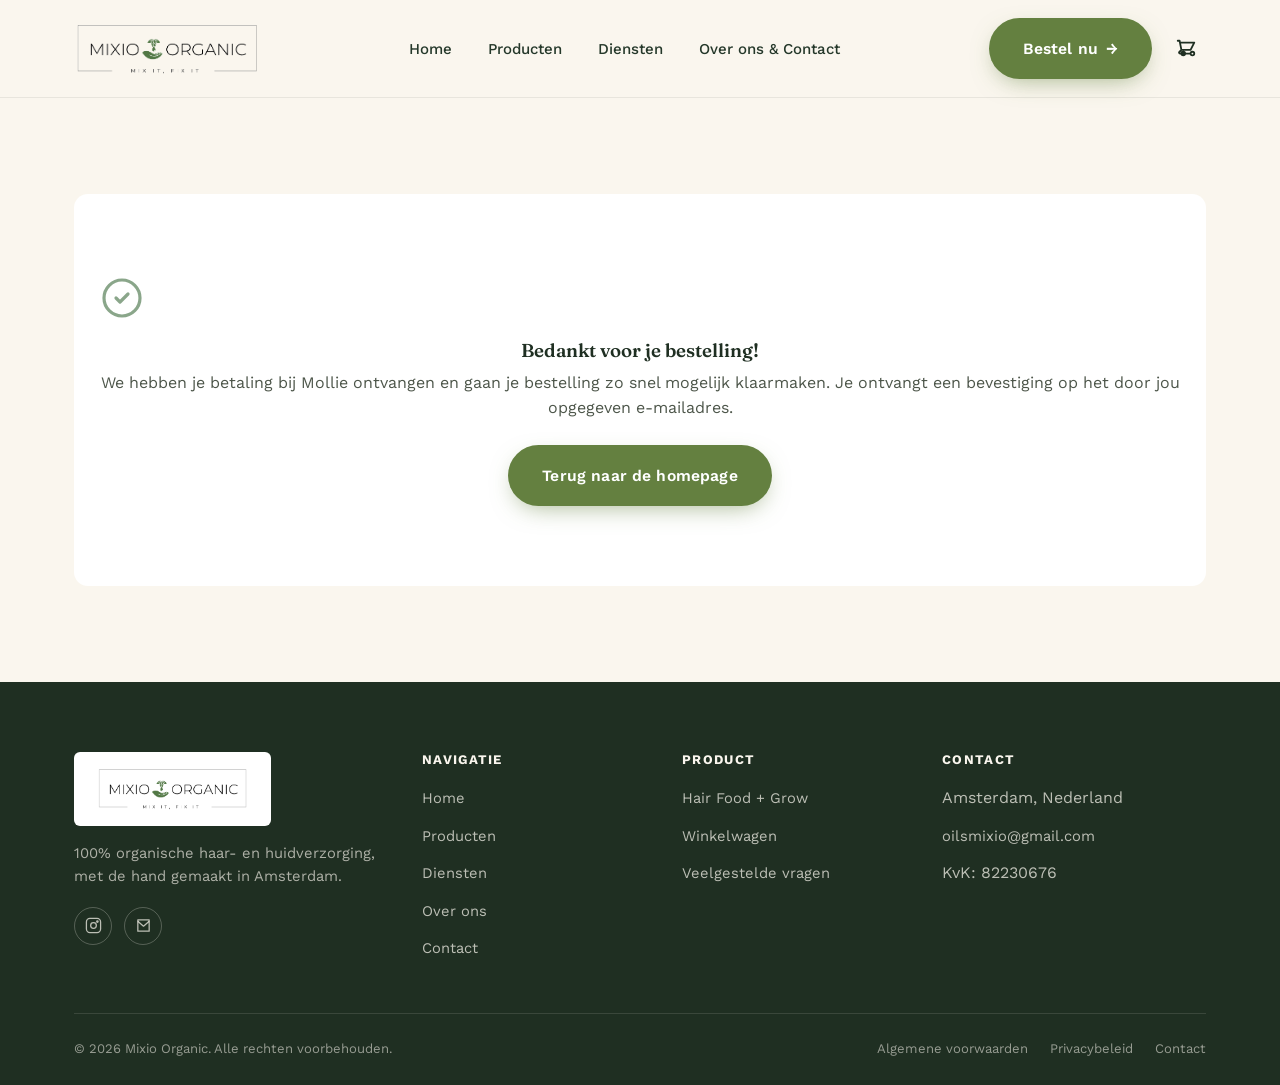
==== bedankt.html @ 91fc1a06 "Initial commit: Mixio Organic website Flask app serving the static site plus a Mollie checkout endpo" ====
<!DOCTYPE html>
<html lang="nl">
<head>
<meta charset="UTF-8">
<meta name="viewport" content="width=device-width, initial-scale=1.0">
<title>Bedankt voor je bestelling | Mixio Organic</title>
<meta name="description" content="Bedankt voor je bestelling bij Mixio Organic.">
<link rel="icon" type="image/png" sizes="32x32" href="assets/img/favicon-32.png">
<link rel="apple-touch-icon" sizes="180x180" href="assets/img/favicon-180.png">
<link rel="stylesheet" href="css/style.css">
</head>
<body>

<!-- ===================== HEADER ===================== -->
<header class="site-header">
  <nav class="nav container">
    <a href="index.html" class="logo"><img src="assets/img/logo-horizontal.png" alt="Mixio Organic" class="logo-img"></a>
    <ul class="nav-links" id="navLinks">
      <li><a href="index.html">Home</a></li>
      <li><a href="producten.html">Producten</a></li>
      <li><a href="diensten.html">Diensten</a></li>
      <li><a href="contact.html">Over ons &amp; Contact</a></li>
    </ul>
    <div class="nav-cta">
      <a href="producten.html#bestellen" class="btn btn-primary">
        <span class="btn-text-long">Bestel nu</span><span>→</span>
      </a>
      <a href="cart.html" class="cart-link" aria-label="Winkelwagen">
        <svg viewBox="0 0 24 24" fill="none" stroke="currentColor" stroke-width="2"><path stroke-linecap="round" stroke-linejoin="round" d="M3 3h2l.4 2M7 13h10l4-8H5.4M7 13L5.4 5M7 13l-2.293 2.293c-.63.63-.184 1.707.707 1.707H17m-10 0a2 2 0 104 0 2 2 0 00-4 0zm10 0a2 2 0 104 0 2 2 0 00-4 0z"/></svg>
        <span class="cart-badge" id="cartBadge" hidden>0</span>
      </a>
      <button class="nav-toggle" id="navToggle" aria-label="Menu" aria-expanded="false">
        <span></span><span></span><span></span>
      </button>
    </div>
  </nav>
</header>

<main>
  <section class="section">
    <div class="container">
      <div class="cart-empty">
        <svg viewBox="0 0 24 24" fill="none" stroke="currentColor" stroke-width="1.6"><path stroke-linecap="round" stroke-linejoin="round" d="M9 12l2 2 4-4m6 2a9 9 0 11-18 0 9 9 0 0118 0z"/></svg>
        <h3>Bedankt voor je bestelling!</h3>
        <p>We hebben je betaling bij Mollie ontvangen en gaan je bestelling zo snel mogelijk klaarmaken. Je ontvangt een bevestiging op het door jou opgegeven e-mailadres.</p>
        <a href="index.html" class="btn btn-primary">Terug naar de homepage</a>
      </div>
    </div>
  </section>
</main>

<!-- ===================== FOOTER ===================== -->
<footer class="site-footer">
  <div class="container">
    <div class="footer-grid">
      <div>
        <a href="index.html" class="logo"><img src="assets/img/logo-horizontal.png" alt="Mixio Organic" class="logo-img"></a>
        <p style="margin-top:16px;">100% organische haar- en huidverzorging, met de hand gemaakt in Amsterdam.</p>
        <div class="social-row">
          <a href="https://www.instagram.com/mixioorganic?igsi=bHpkOWozNjJlZ3Fl&utm_source=qr" target="_blank" rel="noopener" aria-label="Instagram">
            <svg viewBox="0 0 24 24" fill="none" stroke="currentColor" stroke-width="1.8"><rect x="2" y="2" width="20" height="20" rx="5"/><circle cx="12" cy="12" r="4"/><circle cx="17.5" cy="6.5" r="1"/></svg>
          </a>
          <a href="mailto:oilsmixio@gmail.com" aria-label="E-mail">
            <svg viewBox="0 0 24 24" fill="none" stroke="currentColor" stroke-width="1.8"><path d="M4 4h16v16H4z" stroke-linejoin="round"/><path d="M4 6l8 7 8-7" stroke-linejoin="round"/></svg>
          </a>
        </div>
      </div>
      <div>
        <h4>Navigatie</h4>
        <ul>
          <li><a href="index.html">Home</a></li>
          <li><a href="producten.html">Producten</a></li>
          <li><a href="diensten.html">Diensten</a></li>
          <li><a href="contact.html">Over ons</a></li>
          <li><a href="contact.html">Contact</a></li>
        </ul>
      </div>
      <div>
        <h4>Product</h4>
        <ul>
          <li><a href="producten.html">Hair Food + Grow</a></li>
          <li><a href="cart.html">Winkelwagen</a></li>
          <li><a href="producten.html#veelgesteld">Veelgestelde vragen</a></li>
        </ul>
      </div>
      <div>
        <h4>Contact</h4>
        <ul>
          <li>Amsterdam, Nederland</li>
          <li><a href="mailto:oilsmixio@gmail.com">oilsmixio@gmail.com</a></li>
          <li>KvK: 82230676</li>
        </ul>
      </div>
    </div>
    <div class="footer-bottom">
      <span>© <span data-year>2026</span> Mixio Organic. Alle rechten voorbehouden.</span>
      <ul>
        <li><a href="voorwaarden.html">Algemene voorwaarden</a></li>
        <li><a href="privacybeleid.html">Privacybeleid</a></li>
        <li><a href="contact.html">Contact</a></li>
      </ul>
    </div>
  </div>
</footer>

<script src="js/script.js"></script>
</body>
</html>
---- css/style.css ----
/* ===========================================================
   Mixio Organic — Shared stylesheet
   =========================================================== */

@import url('https://fonts.googleapis.com/css2?family=Fraunces:ital,opsz,wght@0,9..144,400;0,9..144,500;0,9..144,600;0,9..144,700;1,9..144,500&family=Work+Sans:wght@300;400;500;600;700&display=swap');

:root{
  /* --- Palette: modern organic --- */
  --forest-900:#1f2f22;
  --forest-800:#25382a;
  --forest-700:#2f4638;
  --forest-500:#4a6350;
  --sage-400:#8aa68a;
  --sage-300:#a9c0a4;
  --cream-100:#faf6ee;
  --cream-200:#f3ecdd;
  --sand-300:#e7dcc4;
  --terracotta-500:#648040;
  --terracotta-600:#648040;
  --gold-400:#c9a227;
  --ink:#20261f;
  --ink-soft:#4d564a;
  --white:#ffffff;

  --font-display:'Fraunces', Georgia, 'Times New Roman', serif;
  --font-body:'Work Sans', -apple-system, BlinkMacSystemFont, 'Segoe UI', sans-serif;

  --radius-sm:6px;
  --radius-md:14px;
  --radius-lg:28px;
  --shadow-soft:0 10px 40px -12px rgba(31,47,34,0.25);
  --shadow-card:0 4px 20px -6px rgba(31,47,34,0.15);
  --container:1180px;
}

*,*::before,*::after{box-sizing:border-box;}
html{scroll-behavior:smooth;}
body{
  margin:0;
  font-family:var(--font-body);
  color:var(--ink);
  background:var(--cream-100);
  line-height:1.6;
  -webkit-font-smoothing:antialiased;
}
img,svg{max-width:100%;display:block;}
a{color:inherit;text-decoration:none;}
ul{margin:0;padding:0;list-style:none;}
h1,h2,h3,h4{
  font-family:var(--font-display);
  font-weight:600;
  line-height:1.15;
  margin:0 0 .5em;
  color:var(--forest-900);
}
p{margin:0 0 1em;color:var(--ink-soft);}
.container{max-width:var(--container);margin:0 auto;padding:0 24px;}
section{position:relative;}

/* --- Buttons --- */
.btn{
  display:inline-flex;
  align-items:center;
  justify-content:center;
  gap:.5em;
  padding:16px 32px;
  border-radius:999px;
  font-family:var(--font-body);
  font-weight:600;
  font-size:.98rem;
  letter-spacing:.01em;
  border:2px solid transparent;
  cursor:pointer;
  transition:transform .25s ease, box-shadow .25s ease, background .25s ease, color .25s ease;
  white-space:nowrap;
}
.btn-primary{
  background:#648040;
  color:var(--white);
  box-shadow:0 8px 24px -8px rgba(100,128,64,0.6);
}
.btn-primary:hover{background:#6a6a39;transform:translateY(-2px) scale(1.04);box-shadow:0 14px 32px -8px rgba(100,128,64,0.75);}
.btn-outline{
  background:transparent;
  border-color:var(--forest-900);
  color:var(--forest-900);
}
.btn-outline:hover{background:var(--forest-900);color:var(--cream-100);transform:translateY(-2px) scale(1.04);box-shadow:0 12px 28px -10px rgba(31,47,34,0.4);}
.btn-light{
  background:var(--cream-100);
  color:var(--forest-900);
}
.btn-light:hover{background:var(--white);transform:translateY(-2px) scale(1.04);box-shadow:0 12px 28px -10px rgba(31,47,34,0.25);}
.btn-block{width:100%;}
.btn[disabled]{opacity:.6;cursor:not-allowed;transform:none !important;}

.eyebrow{
  display:inline-flex;
  align-items:center;
  gap:8px;
  font-size:.78rem;
  font-weight:600;
  letter-spacing:.14em;
  text-transform:uppercase;
  color:var(--terracotta-600);
  margin-bottom:14px;
}
.eyebrow::before{
  content:"";
  width:22px;height:2px;
  background:var(--terracotta-500);
  display:inline-block;
}

/* --- Promo banner (scrolling marquee) --- */
.promo-banner{
  background:var(--forest-900);
  color:var(--cream-100);
  position:relative;
  z-index:110;
  overflow:hidden;
}
.promo-banner.hidden{display:none;}
.promo-marquee{
  overflow:hidden;
  padding:11px 0;
  -webkit-mask-image:linear-gradient(90deg, transparent 0, #000 40px, #000 calc(100% - 64px), transparent 100%);
  mask-image:linear-gradient(90deg, transparent 0, #000 40px, #000 calc(100% - 64px), transparent 100%);
}
.promo-marquee-track{
  display:inline-flex;
  width:max-content;
  gap:56px;
  animation:promo-marquee-right 22s linear infinite;
}
.promo-marquee-group{
  display:inline-flex;
  align-items:center;
  gap:56px;
  flex-shrink:0;
}
@keyframes promo-marquee-right{
  from{transform:translateX(-50%);}
  to{transform:translateX(0%);}
}
.promo-banner-link{
  display:inline-flex;
  align-items:center;
  gap:12px;
  white-space:nowrap;
  color:inherit;
}
.promo-banner-link:hover .promo-banner-text{text-decoration:underline;}
.promo-banner-text{
  font-size:.85rem;
  font-weight:700;
  letter-spacing:.02em;
}
.promo-banner-timer{
  display:inline-flex;
  align-items:center;
  gap:3px;
  font-variant-numeric:tabular-nums;
  background:rgba(250,246,238,0.14);
  padding:4px 10px;
  border-radius:999px;
  font-size:.82rem;
  font-weight:700;
}
.promo-banner-timer .sep{opacity:.6;}
.promo-banner-close{
  position:absolute;
  right:14px;
  top:50%;
  transform:translateY(-50%);
  z-index:2;
  background:none;
  border:none;
  color:inherit;
  opacity:.65;
  font-size:1.2rem;
  line-height:1;
  cursor:pointer;
  padding:6px;
}
.promo-banner-close:hover{opacity:1;}
@media (prefers-reduced-motion:reduce){
  .promo-marquee-track{animation:none;}
}
@media (max-width:480px){
  .promo-banner-text{font-size:.78rem;}
}

/* --- Header / Nav --- */
.site-header{
  position:sticky;
  top:0;
  z-index:100;
  background:rgba(250,246,238,0.88);
  backdrop-filter:blur(10px);
  border-bottom:1px solid rgba(31,47,34,0.08);
}
.nav{
  display:flex;
  align-items:center;
  justify-content:space-between;
  padding:18px 24px;
}
.logo{
  font-family:var(--font-display);
  font-size:1.25rem;
  font-weight:700;
  letter-spacing:.08em;
  color:var(--forest-900);
  display:inline-flex;
  align-items:center;
}
.logo span{color:var(--terracotta-500);}
.logo-img{height:56px;width:auto;display:block;}
.footer-grid .logo{
  background:var(--white);
  padding:14px 22px;
  border-radius:var(--radius-sm);
}
.footer-grid .logo-img{height:46px;}
.nav-links{
  display:flex;
  align-items:center;
  gap:36px;
}
.nav-links a{
  font-size:.94rem;
  font-weight:500;
  color:var(--forest-800);
  position:relative;
  padding:4px 0;
}
.nav-links a.active,
.nav-links a:hover{color:var(--terracotta-600);}
.nav-links a.active::after{
  content:"";
  position:absolute;
  left:0;right:0;bottom:-4px;
  height:2px;
  background:var(--terracotta-500);
  border-radius:2px;
}
.nav-cta{display:flex;align-items:center;gap:14px;}
.cart-link{
  position:relative;
  display:inline-flex;
  align-items:center;
  justify-content:center;
  width:40px;
  height:40px;
  color:var(--forest-900);
}
.cart-link svg{width:22px;height:22px;}
.cart-badge{
  position:absolute;
  top:-2px;
  right:-2px;
  background:var(--terracotta-500);
  color:var(--white);
  font-size:.68rem;
  font-weight:700;
  min-width:17px;
  height:17px;
  border-radius:999px;
  display:flex;
  align-items:center;
  justify-content:center;
  padding:0 4px;
  line-height:1;
}
.cart-badge[hidden]{display:none;}
.nav-toggle{
  display:none;
  flex-direction:column;
  gap:5px;
  background:none;
  border:none;
  cursor:pointer;
  padding:6px;
}
.nav-toggle span{width:24px;height:2px;background:var(--forest-900);border-radius:2px;}

@media (max-width:860px){
  .nav-links{
    position:fixed;
    inset:70px 0 0 0;
    background:var(--cream-100);
    flex-direction:column;
    justify-content:flex-start;
    padding:32px 24px;
    gap:24px;
    transform:translateY(-110%);
    transition:transform .35s ease;
    border-top:1px solid rgba(31,47,34,0.08);
  }
  .nav-links.open{transform:translateY(0);}
  .nav-toggle{display:flex;}
  .nav-cta .btn span.btn-text-long{display:none;}
}

/* --- Funnel progress rail (homepage) --- */
.funnel-rail{
  position:fixed;
  right:26px;
  top:50%;
  transform:translateY(-50%);
  z-index:60;
  display:flex;
  flex-direction:column;
  gap:16px;
}
.funnel-rail button{
  width:10px;height:10px;
  border-radius:50%;
  background:rgba(47,70,56,0.25);
  border:none;
  padding:0;
  cursor:pointer;
  transition:all .3s ease;
}
.funnel-rail button.active{
  background:var(--terracotta-500);
  transform:scale(1.5);
}
@media (max-width:960px){.funnel-rail{display:none;}}

/* --- Hero --- */
.hero{
  padding:70px 0 90px;
  overflow:hidden;
}
.hero .container{
  display:grid;
  grid-template-columns:1.05fr .95fr;
  gap:56px;
  align-items:center;
}
.hero h1{
  font-size:clamp(2.4rem,4.4vw,3.6rem);
  color:var(--forest-900);
}
.hero h1 em{
  font-style:italic;
  color:#648040;
}
.hero p.lead{
  font-size:1.12rem;
  max-width:46ch;
}
.hero-actions{display:flex;gap:16px;flex-wrap:wrap;margin-top:8px;}
.trust-row{
  display:flex;
  align-items:center;
  gap:22px;
  margin-top:34px;
  flex-wrap:wrap;
}
.trust-row .badge{
  display:flex;
  align-items:center;
  gap:8px;
  font-size:.85rem;
  font-weight:500;
  color:var(--ink-soft);
}
.trust-row svg{width:18px;height:18px;color:var(--sage-400);flex-shrink:0;}

/* --- Image placeholders --- */
.img-placeholder{
  position:relative;
  border-radius:var(--radius-lg);
  background:
    repeating-linear-gradient(135deg, rgba(47,70,56,0.06) 0 12px, rgba(47,70,56,0.02) 12px 24px),
    linear-gradient(160deg, var(--sand-300), var(--sage-300));
  border:1.5px dashed rgba(31,47,34,0.35);
  display:flex;
  align-items:center;
  justify-content:center;
  overflow:hidden;
  min-height:220px;
}
.img-placeholder .ph-inner{
  text-align:center;
  padding:24px;
  color:var(--forest-800);
}
.img-placeholder .ph-inner svg{
  width:34px;height:34px;
  margin:0 auto 10px;
  color:var(--forest-700);
  opacity:.65;
}
.img-placeholder .ph-label{
  font-size:.82rem;
  font-weight:600;
  letter-spacing:.02em;
  max-width:26ch;
  margin:0 auto;
  line-height:1.4;
  opacity:.85;
}
.img-placeholder .ph-tag{
  display:inline-block;
  margin-top:8px;
  font-size:.68rem;
  font-weight:700;
  text-transform:uppercase;
  letter-spacing:.12em;
  color:var(--terracotta-600);
  background:rgba(255,255,255,0.55);
  padding:3px 10px;
  border-radius:999px;
}
.img-placeholder.is-photo{
  border:none;
  background:var(--white);
  box-shadow:var(--shadow-card);
  transition:transform .3s ease, box-shadow .3s ease;
}
.img-placeholder.is-photo:hover{
  transform:scale(1.03);
  box-shadow:0 20px 46px -12px rgba(31,47,34,0.35);
}
.img-placeholder.is-photo img{
  width:100%;
  height:100%;
  object-fit:contain;
  padding:30px;
  display:block;
}
.img-placeholder.is-photo.is-lifestyle img{
  object-fit:cover;
  object-position:32% 18%;
  padding:0;
}
.hero-visual .img-placeholder{aspect-ratio:4/5;}
.hero-visual{position:relative;}
.hero-visual .float-card{
  position:absolute;
  bottom:-22px;
  left:-22px;
  background:var(--white);
  border-radius:var(--radius-md);
  padding:16px 20px;
  box-shadow:var(--shadow-soft);
  display:flex;
  align-items:center;
  gap:12px;
  max-width:230px;
}
.hero-visual .float-card svg{width:30px;height:30px;color:var(--terracotta-500);flex-shrink:0;}
.hero-visual .float-card strong{display:block;font-size:.92rem;color:var(--forest-900);}
.hero-visual .float-card span{font-size:.78rem;color:var(--ink-soft);}

/* --- Section utilities --- */
.section{padding:96px 0;}
.section-tight{padding:64px 0;}
.section-alt{background:#648040;color:var(--cream-100);}
.section-alt h2, .section-alt h3{color:var(--cream-100);}
.section-alt p{color:rgba(250,246,238,0.75);}
.section-alt .eyebrow{color:var(--cream-100);}
.section-alt .eyebrow::before{background:var(--cream-100);}
.section-cream2{background:var(--cream-200);}
.section-header{max-width:640px;margin:0 auto 56px;text-align:center;}
.section-header.left{margin-left:0;text-align:left;}
.section-header h2{font-size:clamp(1.9rem,3.2vw,2.6rem);}

/* --- Reveal animation --- */
.reveal{opacity:0;transform:translateY(28px);transition:opacity .7s ease, transform .7s ease;}
.reveal.in{opacity:1;transform:translateY(0);}

/* --- Pain point / recognition strip --- */
.pain-grid{
  display:grid;
  grid-template-columns:repeat(3,1fr);
  gap:28px;
}
.pain-card{
  background:var(--white);
  border-radius:var(--radius-md);
  padding:30px 26px;
  box-shadow:var(--shadow-card);
}
.pain-card svg{width:30px;height:30px;color:var(--terracotta-500);margin-bottom:14px;}
.pain-card h3{font-size:1.08rem;margin-bottom:8px;}
.pain-card p{margin:0;font-size:.94rem;}

/* --- Solution / product intro split --- */
.split{
  display:grid;
  grid-template-columns:1fr 1fr;
  gap:60px;
  align-items:center;
}
.split.reverse .split-visual{order:2;}
.split .img-placeholder{aspect-ratio:1/1;}
.ingredient-list{margin-top:22px;display:flex;flex-direction:column;gap:14px;}
.ingredient-list li{
  display:flex;
  gap:14px;
  align-items:flex-start;
  font-size:.96rem;
  color:var(--ink-soft);
}
.ingredient-list svg{width:20px;height:20px;color:var(--sage-400);flex-shrink:0;margin-top:2px;}
.ingredient-list strong{color:var(--forest-900);}

/* --- Compare banner + pro/cons table --- */
.compare-banner{
  background:var(--forest-900);
  color:var(--cream-100);
}
.compare-banner-inner{
  display:flex;
  align-items:center;
  justify-content:center;
  gap:10px;
  padding:14px 24px;
  text-align:center;
  flex-wrap:wrap;
}
.compare-banner-inner svg{width:18px;height:18px;color:var(--gold-400);flex-shrink:0;}
.compare-banner-inner span{font-size:.92rem;font-weight:600;letter-spacing:.01em;}
.compare-grid{
  display:grid;
  grid-template-columns:1fr 1fr;
  gap:28px;
  max-width:900px;
  margin:0 auto;
}
.compare-col{
  border-radius:var(--radius-md);
  padding:32px 28px;
}
.compare-col h3{font-size:1.15rem;margin-bottom:20px;text-align:center;}
.compare-col ul{display:flex;flex-direction:column;gap:14px;}
.compare-col li{display:flex;align-items:flex-start;gap:10px;font-size:.92rem;line-height:1.4;}
.compare-cons{
  background:var(--cream-200);
  border:1.5px solid rgba(31,47,34,0.1);
}
.compare-cons h3{color:var(--ink-soft);}
.compare-cons svg{width:18px;height:18px;color:#b3493f;flex-shrink:0;margin-top:1px;}
.compare-cons li{color:var(--ink-soft);}
.compare-pros{
  background:var(--white);
  border:2px solid #648040;
  box-shadow:var(--shadow-card);
}
.compare-pros h3{color:var(--forest-900);}
.compare-pros svg{width:18px;height:18px;color:#648040;flex-shrink:0;margin-top:1px;}
.compare-pros li{color:var(--ink);font-weight:500;}
@media (max-width:700px){
  .compare-grid{grid-template-columns:1fr;}
}

/* --- USP / benefits grid --- */
.usp-grid{
  display:grid;
  grid-template-columns:repeat(4,1fr);
  gap:26px;
}
.usp-card{
  text-align:center;
  padding:34px 20px;
  border-radius:var(--radius-md);
  background:rgba(250,246,238,0.1);
  border:1px solid rgba(250,246,238,0.18);
}
.usp-card svg{width:34px;height:34px;color:var(--cream-100);margin:0 auto 16px;}
.usp-card h3{font-size:1.02rem;color:var(--cream-100);}
.usp-card p{font-size:.88rem;margin:0;}

/* --- How it works / steps --- */
.steps{
  display:grid;
  grid-template-columns:repeat(3,1fr);
  gap:34px;
  counter-reset:step;
}
.step{position:relative;padding-left:6px;}
.step::before{
  counter-increment:step;
  content:counter(step);
  display:flex;
  align-items:center;
  justify-content:center;
  width:44px;height:44px;
  border-radius:50%;
  background:var(--forest-900);
  color:var(--cream-100);
  font-family:var(--font-display);
  font-weight:600;
  margin-bottom:18px;
}
.step h3{font-size:1.05rem;}
.step p{font-size:.94rem;margin:0;}

/* --- Testimonials --- */
.testi-grid{
  display:grid;
  grid-template-columns:repeat(3,1fr);
  gap:26px;
}
.testi-card{
  position:relative;
  background:var(--white);
  border-radius:var(--radius-md);
  padding:28px;
  padding-bottom:52px;
  box-shadow:var(--shadow-card);
}
.stars{display:flex;gap:4px;margin-bottom:14px;color:var(--gold-400);}
.stars svg{width:16px;height:16px;}
.testi-card p{font-style:italic;font-size:.95rem;color:var(--ink);}
.testi-author{display:flex;align-items:center;gap:12px;margin-top:18px;}
.verified-badge{
  position:absolute;
  right:20px;
  bottom:16px;
  display:inline-flex;
  align-items:center;
  gap:5px;
  font-size:.72rem;
  font-weight:600;
  color:#2f8f4e;
}
.verified-badge svg{width:14px;height:14px;flex-shrink:0;}
.testi-avatar{
  width:42px;height:42px;border-radius:50%;
  background:linear-gradient(135deg,var(--sage-300),var(--sand-300));
  display:flex;align-items:center;justify-content:center;
  font-family:var(--font-display);font-weight:600;color:var(--forest-900);
  flex-shrink:0;
}
.testi-author strong{display:block;font-size:.9rem;color:var(--forest-900);}
.testi-author span{font-size:.78rem;color:var(--ink-soft);}

/* --- Testimonial marquee (continu doorlopend, zoals de promobanner) --- */
.testi-marquee{
  overflow:hidden;
  -webkit-mask-image:linear-gradient(90deg, transparent 0, #000 40px, #000 calc(100% - 40px), transparent 100%);
  mask-image:linear-gradient(90deg, transparent 0, #000 40px, #000 calc(100% - 40px), transparent 100%);
}
.testi-marquee-track{
  display:inline-flex;
  width:max-content;
  gap:20px;
  animation:testi-marquee-left 45s linear infinite;
}
.testi-marquee-group{
  display:inline-flex;
  align-items:stretch;
  gap:20px;
  flex-shrink:0;
}
.testi-marquee-track .testi-card{width:320px;flex-shrink:0;}
@keyframes testi-marquee-left{
  from{transform:translateX(0%);}
  to{transform:translateX(-50%);}
}
.testi-marquee:hover .testi-marquee-track{animation-play-state:paused;}
@media (prefers-reduced-motion:reduce){
  .testi-marquee-track{animation:none;}
}

/* --- Product CTA block (funnel close) --- */
.product-cta{
  background:linear-gradient(135deg, #8a8a4d, #6a6a39);
  border-radius:var(--radius-lg);
  padding:56px;
  display:grid;
  grid-template-columns:1fr auto;
  align-items:center;
  gap:40px;
  color:var(--cream-100);
}
.product-cta h2{color:var(--cream-100);margin-bottom:10px;}
.product-cta p{color:rgba(250,246,238,0.78);margin-bottom:0;}
.price-tag{
  font-family:var(--font-display);
  font-size:2.1rem;
  color:var(--cream-100);
  font-weight:600;
}
.price-tag small{
  font-family:var(--font-body);
  font-size:.85rem;
  color:rgba(250,246,238,0.7);
  font-weight:400;
  margin-left:6px;
}

/* --- FAQ --- */
.faq{max-width:760px;margin:0 auto;}
.faq-item{
  border-bottom:1px solid rgba(31,47,34,0.12);
}
.faq-item summary{
  cursor:pointer;
  list-style:none;
  padding:22px 4px;
  display:flex;
  justify-content:space-between;
  align-items:center;
  font-weight:600;
  color:var(--forest-900);
  font-size:1.02rem;
}
.faq-item summary::-webkit-details-marker{display:none;}
.faq-item summary::after{
  content:"+";
  font-size:1.4rem;
  color:var(--terracotta-500);
  transition:transform .25s ease;
  flex-shrink:0;
  margin-left:16px;
}
.faq-item[open] summary::after{transform:rotate(45deg);}
.faq-item p{padding:0 4px 22px;margin:0;font-size:.95rem;}

/* --- Final CTA banner --- */
.final-cta{
  text-align:center;
  padding:90px 0;
  background:var(--cream-200);
}
.final-cta h2{font-size:clamp(2rem,3.6vw,2.8rem);max-width:16ch;margin-left:auto;margin-right:auto;}
.final-cta p{max-width:52ch;margin-left:auto;margin-right:auto;}

/* --- Footer --- */
.site-footer{
  background:var(--forest-900);
  color:rgba(250,246,238,0.72);
  padding:70px 0 26px;
}
.footer-grid{
  display:grid;
  grid-template-columns:1.4fr 1fr 1fr 1.2fr;
  gap:40px;
  margin-bottom:52px;
}
.footer-grid h4{
  color:var(--cream-100);
  font-family:var(--font-body);
  font-size:.82rem;
  font-weight:700;
  text-transform:uppercase;
  letter-spacing:.1em;
  margin-bottom:18px;
}
.footer-grid .logo{color:var(--cream-100);}
.footer-grid p{color:rgba(250,246,238,0.65);font-size:.92rem;}
.footer-grid ul{display:flex;flex-direction:column;gap:12px;}
.footer-grid a{font-size:.92rem;color:rgba(250,246,238,0.72);}
.footer-grid a:hover{color:var(--terracotta-500);}
.social-row{display:flex;gap:12px;margin-top:18px;}
.social-row a{
  width:38px;height:38px;
  border-radius:50%;
  border:1px solid rgba(250,246,238,0.25);
  display:flex;align-items:center;justify-content:center;
}
.social-row a:hover{background:var(--terracotta-500);border-color:var(--terracotta-500);}
.social-row svg{width:17px;height:17px;}
.footer-bottom{
  border-top:1px solid rgba(250,246,238,0.12);
  padding-top:24px;
  display:flex;
  justify-content:space-between;
  align-items:center;
  flex-wrap:wrap;
  gap:12px;
  font-size:.82rem;
  color:rgba(250,246,238,0.55);
}
.footer-bottom ul{display:flex;gap:22px;flex-wrap:wrap;}

/* --- Page hero (product / contact) --- */
.page-hero{
  padding:56px 0 64px;
  text-align:center;
  background:var(--cream-200);
}
.page-hero .eyebrow{justify-content:center;}
.page-hero h1{font-size:clamp(2.1rem,3.6vw,3rem);}
.breadcrumb{
  display:flex;
  justify-content:center;
  gap:8px;
  font-size:.85rem;
  color:var(--ink-soft);
  margin-bottom:18px;
}
.breadcrumb a{color:var(--terracotta-600);font-weight:500;}

/* --- Product overview grid --- */
.product-grid{
  display:grid;
  grid-template-columns:repeat(3,1fr);
  gap:32px;
}
.product-card{
  background:var(--white);
  border-radius:var(--radius-md);
  box-shadow:var(--shadow-card);
  overflow:hidden;
  display:flex;
  flex-direction:column;
  transition:transform .3s ease, box-shadow .3s ease;
}
.product-card:hover{
  transform:translateY(-6px);
  box-shadow:0 22px 48px -14px rgba(31,47,34,0.28);
}
.product-card-img{
  aspect-ratio:1/1;
  background:var(--cream-200);
  padding:26px;
  overflow:hidden;
}
.product-card-img img{
  width:100%;
  height:100%;
  object-fit:contain;
  transition:transform .35s ease;
}
.product-card:hover .product-card-img img{transform:scale(1.06);}
.product-card-body{
  padding:24px 26px 28px;
  display:flex;
  flex-direction:column;
  flex:1;
}
.product-card-body .eyebrow{margin-bottom:8px;}
.product-card-body h3{font-size:1.25rem;margin-bottom:6px;}
.product-card-body .tagline{font-size:.9rem;color:var(--ink-soft);margin-bottom:18px;}
.product-card-footer{
  display:flex;
  align-items:center;
  justify-content:space-between;
  gap:12px;
  margin-top:auto;
}
.product-card-footer .price{
  font-family:var(--font-display);
  font-weight:600;
  font-size:1.2rem;
  color:var(--forest-900);
}
.product-card-footer .price small{
  font-family:var(--font-body);
  font-weight:400;
  font-size:.72rem;
  color:var(--ink-soft);
  display:block;
}
.product-grid-2{
  grid-template-columns:repeat(2,1fr);
  max-width:760px;
  margin:0 auto;
}

/* --- Product finder ("welk product past bij jou?") --- */
.finder-card{
  display:block;
  text-decoration:none;
  transition:transform .3s ease, box-shadow .3s ease;
}
.finder-card:hover{
  transform:translateY(-6px);
  box-shadow:0 20px 46px -12px rgba(31,47,34,0.25);
}
.finder-cta{
  display:inline-block;
  margin-top:14px;
  font-size:.85rem;
  font-weight:700;
  color:var(--terracotta-600);
}

/* --- Product detail --- */
.product-detail{
  display:grid;
  grid-template-columns:1fr 1fr;
  gap:64px;
  align-items:flex-start;
}
.product-gallery .img-placeholder{aspect-ratio:1/1;margin-bottom:16px;}
.thumb-row{display:grid;grid-template-columns:repeat(4,1fr);gap:12px;}
.thumb-row .img-placeholder{aspect-ratio:1/1;min-height:0;border-radius:var(--radius-sm);}
.thumb-row .img-placeholder .ph-inner{padding:8px;}
.thumb-row .img-placeholder svg{width:18px;height:18px;margin-bottom:2px;}
.thumb-row .ph-label{display:none;}

.product-info .badge-organic{
  display:inline-flex;
  align-items:center;
  gap:8px;
  background:var(--sage-300);
  color:var(--forest-900);
  font-size:.78rem;
  font-weight:700;
  letter-spacing:.05em;
  text-transform:uppercase;
  padding:7px 14px;
  border-radius:999px;
  margin-bottom:16px;
}
.product-info .badge-organic svg{width:15px;height:15px;}
.product-info h1{font-size:clamp(1.9rem,3vw,2.5rem);margin-bottom:8px;}
.product-info .subtitle{color:var(--ink-soft);font-size:1.02rem;margin-bottom:18px;}
.rating-row{display:flex;align-items:center;gap:10px;margin-bottom:22px;}
.rating-row .stars{margin-bottom:0;}
.rating-row span{font-size:.86rem;color:var(--ink-soft);}
.price-row{display:flex;align-items:baseline;gap:12px;margin-bottom:26px;}
.price-row .price-current{font-family:var(--font-display);font-size:2.1rem;color:var(--forest-900);font-weight:600;}
.price-row .price-old{font-size:1.05rem;color:var(--ink-soft);text-decoration:line-through;opacity:.6;}

/* --- Cart page --- */
.cart-page-grid{
  display:grid;
  grid-template-columns:1fr 380px;
  gap:48px;
  align-items:flex-start;
}
.cart-items{display:flex;flex-direction:column;gap:18px;}
.cart-item{
  display:grid;
  grid-template-columns:88px 1fr auto;
  gap:20px;
  align-items:center;
  background:var(--white);
  border:1px solid rgba(31,47,34,0.08);
  border-radius:var(--radius-md);
  padding:16px;
}
.cart-item-img{
  width:88px;height:88px;border-radius:var(--radius-sm);overflow:hidden;
  background:var(--cream-200);
  display:flex;align-items:center;justify-content:center;
}
.cart-item-img img{width:100%;height:100%;object-fit:contain;padding:8px;}
.cart-item-info h3{font-size:1.05rem;margin-bottom:2px;}
.cart-item-info .cart-item-size{font-size:.85rem;color:var(--ink-soft);margin-bottom:8px;}
.cart-item-info .cart-item-price{font-size:.9rem;color:var(--ink-soft);}
.cart-item-side{display:flex;flex-direction:column;align-items:flex-end;gap:10px;}
.cart-item-subtotal{font-family:var(--font-display);font-weight:600;font-size:1.1rem;color:var(--forest-900);}
.cart-item-remove{
  background:none;border:none;color:var(--ink-soft);cursor:pointer;
  font-size:.82rem;text-decoration:underline;padding:0;
}
.cart-item-remove:hover{color:var(--terracotta-600);}
.cart-item-discount{font-size:.76rem;color:var(--terracotta-600);font-weight:600;}

.cart-empty{
  text-align:center;
  padding:80px 24px;
  background:var(--white);
  border-radius:var(--radius-md);
}
.cart-empty svg{width:48px;height:48px;color:var(--sage-400);margin-bottom:18px;}
.cart-empty h3{margin-bottom:8px;}
.cart-empty p{color:var(--ink-soft);margin-bottom:24px;}

.cart-summary-card{
  background:var(--white);
  border-radius:var(--radius-md);
  padding:28px;
  box-shadow:var(--shadow-card);
  position:sticky;
  top:100px;
}
.cart-summary-card h3{margin-bottom:20px;}
.summary-row{display:flex;justify-content:space-between;font-size:.94rem;color:var(--ink-soft);margin-bottom:12px;}
.summary-row.total{
  font-size:1.15rem;font-weight:600;color:var(--forest-900);
  padding-top:14px;margin-top:6px;border-top:1px solid rgba(31,47,34,0.1);
}
.summary-row.vat-note{font-size:.78rem;color:var(--ink-soft);opacity:.75;margin-top:-4px;margin-bottom:0;}
.summary-note{font-size:.82rem;color:var(--ink-soft);margin:16px 0 20px;line-height:1.5;}

/* --- Checkout page --- */
.checkout-grid{
  display:grid;
  grid-template-columns:1fr 380px;
  gap:48px;
  align-items:flex-start;
}
.checkout-summary-list{display:flex;flex-direction:column;gap:12px;margin-bottom:16px;}
.checkout-summary-item{display:flex;justify-content:space-between;font-size:.9rem;color:var(--ink-soft);}
.checkout-summary-item strong{color:var(--forest-900);font-weight:500;}

.option-group{margin-bottom:26px;}
.option-group > label{
  display:block;
  font-size:.82rem;
  font-weight:700;
  text-transform:uppercase;
  letter-spacing:.08em;
  color:var(--forest-800);
  margin-bottom:12px;
}
.size-options{display:flex;gap:12px;flex-wrap:wrap;}
.size-options input{position:absolute;opacity:0;pointer-events:none;}
.size-options .size-pill{
  display:inline-flex;
  flex-direction:column;
  align-items:center;
  padding:10px 20px;
  border-radius:var(--radius-sm);
  border:1.5px solid rgba(31,47,34,0.18);
  cursor:pointer;
  font-size:.88rem;
  font-weight:600;
  color:var(--forest-900);
  transition:all .2s ease;
}
.size-options .size-pill span{font-weight:400;font-size:.76rem;color:var(--ink-soft);}
.size-options input:checked + .size-pill{
  border-color:var(--terracotta-500);
  background:var(--terracotta-500);
  color:var(--white);
}
.size-options input:checked + .size-pill span{color:rgba(255,255,255,0.85);}
.size-options input:focus-visible + .size-pill{outline:2px solid var(--terracotta-500);outline-offset:2px;}

.qty-row{display:flex;align-items:center;gap:18px;flex-wrap:wrap;}
.qty-stepper{
  display:flex;
  align-items:center;
  border:1.5px solid rgba(31,47,34,0.18);
  border-radius:999px;
  overflow:hidden;
}
.qty-stepper button{
  width:42px;height:42px;
  border:none;background:transparent;
  font-size:1.1rem;
  cursor:pointer;
  color:var(--forest-900);
}
.qty-stepper button:hover{background:var(--cream-200);}
.qty-stepper input{
  width:44px;
  text-align:center;
  border:none;
  background:transparent;
  font-family:var(--font-body);
  font-weight:600;
  font-size:.98rem;
  color:var(--forest-900);
}
.qty-stepper input:focus{outline:none;}

.order-actions{display:flex;flex-direction:column;gap:12px;margin:28px 0;}
.order-note{
  font-size:.85rem;
  color:var(--ink-soft);
  background:var(--cream-200);
  border-radius:var(--radius-sm);
  padding:14px 16px;
  display:flex;
  gap:10px;
  align-items:flex-start;
}
.order-note svg{width:18px;height:18px;color:var(--terracotta-500);flex-shrink:0;margin-top:1px;}
.order-note strong{color:var(--forest-900);}

.promo-callout{
  display:flex;
  gap:10px;
  align-items:flex-start;
  background:rgba(100,128,64,0.1);
  border:1.5px solid #648040;
  border-radius:var(--radius-sm);
  padding:14px 16px;
  margin:20px 0;
  font-size:.9rem;
  color:var(--ink);
}
.promo-callout svg{width:20px;height:20px;color:#648040;flex-shrink:0;margin-top:1px;}
.promo-callout strong{color:var(--forest-900);}

.mini-trust{display:flex;flex-wrap:wrap;gap:18px;margin-top:8px;}
.mini-trust .badge{display:flex;align-items:center;gap:8px;font-size:.83rem;color:var(--ink-soft);}
.mini-trust svg{width:17px;height:17px;color:var(--sage-400);}

.tabs{margin-top:18px;}
.tab-headers{display:flex;gap:6px;border-bottom:1px solid rgba(31,47,34,0.12);margin-bottom:26px;flex-wrap:wrap;}
.tab-headers button{
  background:none;border:none;cursor:pointer;
  padding:12px 18px;
  font-family:var(--font-body);
  font-weight:600;
  font-size:.92rem;
  color:var(--ink-soft);
  border-bottom:2px solid transparent;
  margin-bottom:-1px;
}
.tab-headers button.active{color:var(--forest-900);border-color:var(--terracotta-500);}
.tab-panel{display:none;}
.tab-panel.active{display:block;}

/* --- Order modal --- */
.modal-overlay{
  position:fixed;inset:0;
  background:rgba(31,38,31,0.55);
  display:flex;align-items:center;justify-content:center;
  padding:20px;
  z-index:200;
  opacity:0;pointer-events:none;
  transition:opacity .25s ease;
}
.modal-overlay.open{opacity:1;pointer-events:auto;}
.modal{
  background:var(--cream-100);
  border-radius:var(--radius-lg);
  max-width:460px;
  width:100%;
  padding:36px;
  position:relative;
  transform:translateY(16px);
  transition:transform .25s ease;
  box-shadow:var(--shadow-soft);
}
.modal-overlay.open .modal{transform:translateY(0);}
.modal-close{
  position:absolute;top:18px;right:18px;
  background:none;border:none;cursor:pointer;
  width:32px;height:32px;
  display:flex;align-items:center;justify-content:center;
  color:var(--ink-soft);
}
.modal .icon-circle{
  width:56px;height:56px;
  border-radius:50%;
  background:var(--sage-300);
  display:flex;align-items:center;justify-content:center;
  margin-bottom:20px;
}
.modal .icon-circle svg{width:26px;height:26px;color:var(--forest-900);}
.modal h3{font-size:1.35rem;margin-bottom:10px;}
.modal p{font-size:.94rem;}
.modal-order-summary{
  background:var(--cream-200);
  border-radius:var(--radius-sm);
  padding:14px 16px;
  font-size:.9rem;
  margin:18px 0;
  display:flex;
  justify-content:space-between;
}
.modal-actions{display:flex;flex-direction:column;gap:10px;margin-top:8px;}
.promo-modal-badge{
  display:inline-block;
  background:#648040;
  color:var(--white);
  font-family:var(--font-display);
  font-weight:700;
  font-size:1.3rem;
  letter-spacing:.02em;
  padding:9px 20px;
  border-radius:999px;
  margin-bottom:18px;
}
.promo-modal .eyebrow{margin-bottom:6px;}

/* --- About / contact --- */
.about-grid{
  display:grid;
  grid-template-columns:1fr 1fr;
  gap:60px;
  align-items:center;
}
.value-grid{
  display:grid;
  grid-template-columns:repeat(3,1fr);
  gap:24px;
}
.value-card{
  background:var(--white);
  border-radius:var(--radius-md);
  padding:30px 26px;
  box-shadow:var(--shadow-card);
  text-align:center;
}
.value-card svg{width:30px;height:30px;color:var(--terracotta-500);margin:0 auto 14px;}
.value-card h3{font-size:1.02rem;}
.value-card p{font-size:.9rem;margin:0;}

.contact-grid{
  display:grid;
  grid-template-columns:.9fr 1.1fr;
  gap:56px;
  align-items:flex-start;
}
.contact-card{
  background:var(--white);
  border-radius:var(--radius-lg);
  padding:36px;
  box-shadow:var(--shadow-card);
}
.contact-item{
  display:flex;
  gap:16px;
  padding:18px 0;
  border-bottom:1px solid rgba(31,47,34,0.08);
}
.contact-item:last-child{border-bottom:none;}
.contact-item .icon-wrap{
  width:44px;height:44px;
  border-radius:50%;
  background:var(--sage-300);
  display:flex;align-items:center;justify-content:center;
  flex-shrink:0;
}
.contact-item svg{width:20px;height:20px;color:var(--forest-900);}
.contact-item strong{display:block;color:var(--forest-900);font-size:.96rem;margin-bottom:3px;}
.contact-item span, .contact-item a{font-size:.9rem;color:var(--ink-soft);}
.contact-item a:hover{color:var(--terracotta-600);}

.form-card{
  background:var(--white);
  border-radius:var(--radius-lg);
  padding:40px;
  box-shadow:var(--shadow-card);
}
.form-row{display:grid;grid-template-columns:1fr 1fr;gap:18px;}
.field{margin-bottom:20px;}
.field label{
  display:block;
  font-size:.82rem;
  font-weight:600;
  color:var(--forest-800);
  margin-bottom:8px;
}
.field input,.field textarea,.field select{
  width:100%;
  padding:13px 16px;
  border-radius:var(--radius-sm);
  border:1.5px solid rgba(31,47,34,0.16);
  background:var(--cream-100);
  font-family:var(--font-body);
  font-size:.95rem;
  color:var(--ink);
}
.field input:focus,.field textarea:focus,.field select:focus{
  outline:none;
  border-color:var(--terracotta-500);
  background:var(--white);
}
.field textarea{resize:vertical;min-height:120px;}
.form-msg{
  margin-top:16px;
  padding:14px 16px;
  border-radius:var(--radius-sm);
  font-size:.9rem;
  display:none;
}
.form-msg.show{display:block;}
.form-msg.success{background:#e4efe0;color:var(--forest-800);}
.form-msg.error{background:#f6e2dd;color:#8a3a24;}

/* --- Legal pages (privacybeleid / voorwaarden) --- */
.legal-content{max-width:760px;margin:0 auto;}
.legal-content h2{font-size:1.3rem;margin-top:44px;margin-bottom:14px;color:var(--forest-900);}
.legal-content h2:first-child{margin-top:0;}
.legal-content p{margin-bottom:14px;color:var(--ink-soft);line-height:1.7;}
.legal-content ul{margin:0 0 14px 20px;color:var(--ink-soft);line-height:1.7;}
.legal-content li{margin-bottom:6px;}
.legal-content a{color:var(--terracotta-600);}

.map-placeholder{
  margin-top:32px;
  border-radius:var(--radius-lg);
  min-height:260px;
}

/* --- Fake chat widget --- */
.chat-widget{
  position:fixed;
  right:24px;
  bottom:24px;
  z-index:150;
  display:flex;
  flex-direction:column;
  align-items:flex-end;
  gap:14px;
  pointer-events:none;
}
.chat-toggle{
  width:58px;
  height:58px;
  border-radius:50%;
  background:#648040;
  color:var(--white);
  border:none;
  cursor:pointer;
  display:flex;
  align-items:center;
  justify-content:center;
  box-shadow:0 10px 28px -8px rgba(31,47,34,0.45);
  transition:transform .25s ease;
  flex-shrink:0;
  pointer-events:auto;
}
.chat-toggle:hover{transform:scale(1.06);}
.chat-toggle svg{width:26px;height:26px;}
.chat-window{
  width:320px;
  max-width:calc(100vw - 48px);
  background:var(--white);
  border-radius:var(--radius-md);
  box-shadow:var(--shadow-soft);
  overflow:hidden;
  display:flex;
  flex-direction:column;
  opacity:0;
  transform:translateY(16px) scale(.98);
  pointer-events:none;
  transition:opacity .25s ease, transform .25s ease;
}
.chat-window.open{
  opacity:1;
  transform:translateY(0) scale(1);
  pointer-events:auto;
}
.chat-header{
  background:var(--forest-900);
  color:var(--cream-100);
  padding:14px 16px;
  display:flex;
  align-items:center;
  justify-content:space-between;
  flex-shrink:0;
}
.chat-header-info{display:flex;align-items:center;gap:10px;}
.chat-avatar{
  width:36px;
  height:36px;
  border-radius:50%;
  background:#648040;
  display:flex;
  align-items:center;
  justify-content:center;
  font-family:var(--font-display);
  font-weight:700;
  flex-shrink:0;
}
.chat-header-info strong{display:block;font-size:.9rem;}
.chat-status{font-size:.72rem;color:#8fd18f;}
.chat-close{
  background:none;
  border:none;
  color:inherit;
  opacity:.7;
  cursor:pointer;
  font-size:1.15rem;
  line-height:1;
  padding:4px;
}
.chat-close:hover{opacity:1;}
.chat-body{
  padding:16px;
  display:flex;
  flex-direction:column;
  gap:10px;
  max-height:360px;
  overflow-y:auto;
  background:var(--cream-100);
}
.chat-bubble{
  background:var(--white);
  border-radius:14px 14px 14px 4px;
  padding:10px 14px;
  font-size:.88rem;
  line-height:1.4;
  color:var(--ink);
  align-self:flex-start;
  max-width:85%;
  box-shadow:var(--shadow-card);
  opacity:0;
  transform:translateY(6px);
  animation:chatBubbleIn .35s ease forwards;
}
@keyframes chatBubbleIn{to{opacity:1;transform:translateY(0);}}
.chat-quick-replies{
  display:flex;
  gap:8px;
  flex-wrap:wrap;
  margin-top:2px;
}
.chat-quick-reply{
  background:var(--white);
  border:1.5px solid #648040;
  color:#648040;
  font-weight:600;
  font-size:.85rem;
  padding:9px 16px;
  border-radius:999px;
  cursor:pointer;
  transition:background .2s ease, color .2s ease;
}
.chat-quick-reply:hover{background:#648040;color:var(--white);}
.chat-typing{
  display:flex;
  gap:4px;
  padding:12px 14px;
  background:var(--white);
  border-radius:14px 14px 14px 4px;
  align-self:flex-start;
  box-shadow:var(--shadow-card);
  width:fit-content;
}
.chat-typing span{
  width:6px;
  height:6px;
  border-radius:50%;
  background:var(--ink-soft);
  opacity:.5;
  animation:chatTyping 1.2s infinite ease-in-out;
}
.chat-typing span:nth-child(2){animation-delay:.2s;}
.chat-typing span:nth-child(3){animation-delay:.4s;}
@keyframes chatTyping{
  0%,60%,100%{transform:translateY(0);opacity:.4;}
  30%{transform:translateY(-4px);opacity:1;}
}
@media (max-width:480px){
  .chat-widget{right:14px;bottom:14px;}
  .chat-window{width:calc(100vw - 28px);}
}

/* --- Utility --- */
.text-center{text-align:center;}
.mt-0{margin-top:0;}
.gap-sm{gap:10px;}
.divider{height:1px;background:rgba(31,47,34,0.1);margin:40px 0;}

/* --- Responsive --- */
@media (max-width:960px){
  .hero .container{grid-template-columns:1fr;}
  .hero-visual{order:-1;}
  .pain-grid, .usp-grid, .steps, .testi-grid, .value-grid, .product-grid{grid-template-columns:repeat(2,1fr);}
  .split, .split.reverse{grid-template-columns:1fr;}
  .split.reverse .split-visual{order:0;}
  .about-grid, .contact-grid, .product-detail, .cart-page-grid, .checkout-grid{grid-template-columns:1fr;gap:40px;}
  .cart-summary-card{position:static;}
  .footer-grid{grid-template-columns:1fr 1fr;}
  .product-cta{grid-template-columns:1fr;text-align:center;padding:40px 28px;}
}
@media (max-width:640px){
  .section{padding:70px 0;}
  .pain-grid, .usp-grid, .steps, .testi-grid, .value-grid, .form-row, .product-grid{grid-template-columns:1fr;}
  .footer-grid{grid-template-columns:1fr;gap:32px;}
  .footer-bottom{flex-direction:column;align-items:flex-start;}
  .nav-cta .btn{padding:12px 20px;font-size:.88rem;}
  .cart-item{grid-template-columns:64px 1fr;}
  .cart-item-side{grid-column:1 / -1;flex-direction:row;justify-content:space-between;align-items:center;}
}
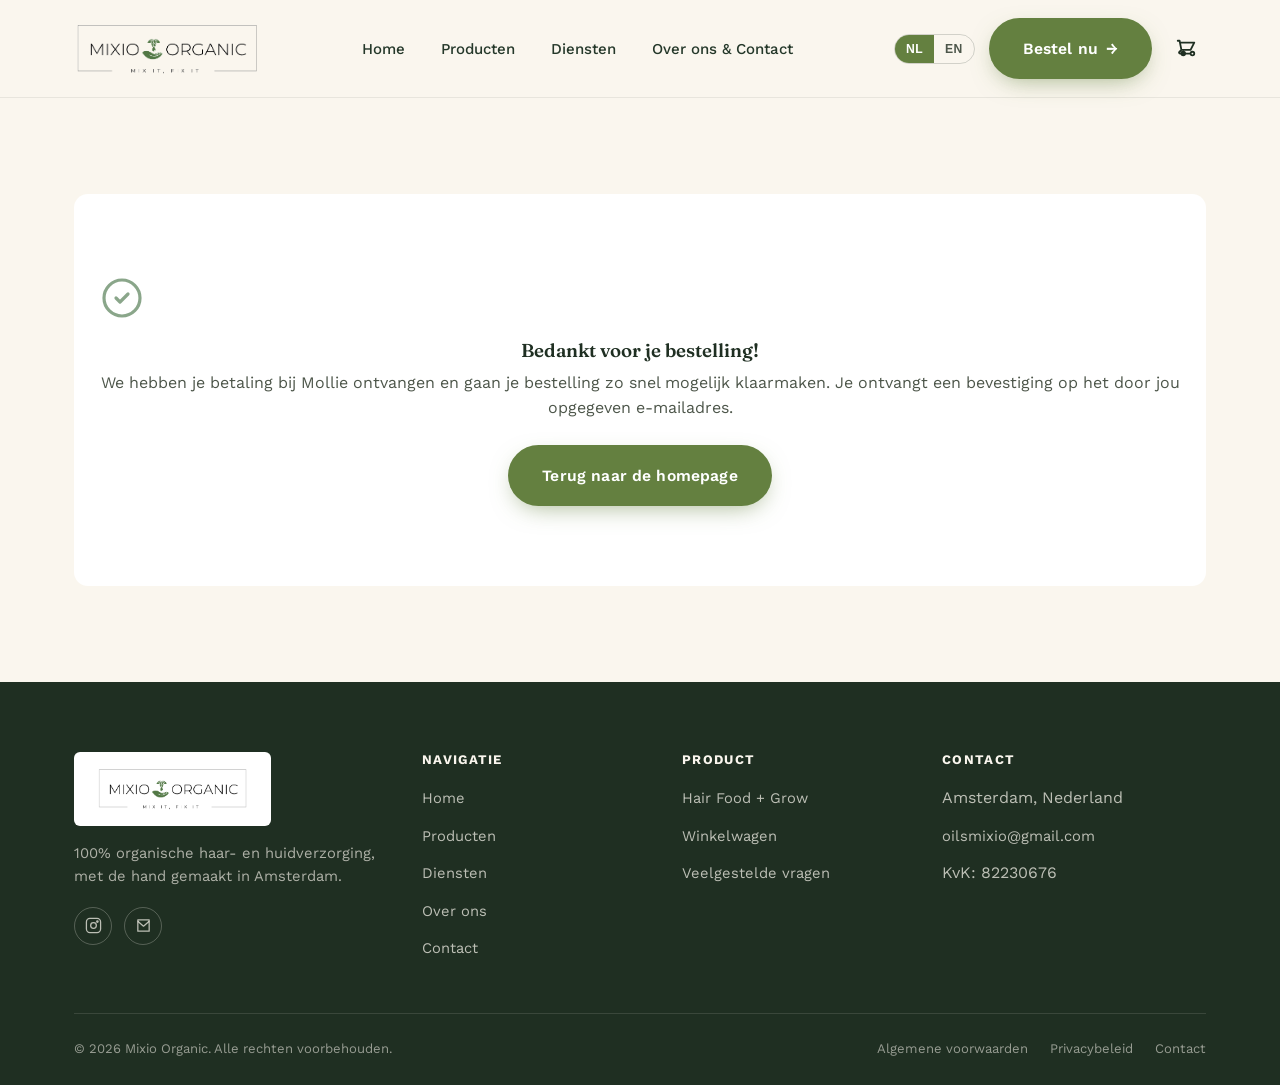
==== commit 1013d920: "Extend NL/EN language switcher to entire site - Applied the data-en/lang-switch pattern to all remai" ====
--- a/bedankt.html
+++ b/bedankt.html
@@ -1,5 +1,5 @@
 <!DOCTYPE html>
-<html lang="nl">
+<html lang="nl" data-title-en="Thank You for Your Order | Mixio Organic" data-desc-en="Thank you for your order at Mixio Organic.">
 <head>
 <meta charset="UTF-8">
 <meta name="viewport" content="width=device-width, initial-scale=1.0">
@@ -16,14 +16,18 @@
   <nav class="nav container">
     <a href="index.html" class="logo"><img src="assets/img/logo-horizontal.png" alt="Mixio Organic" class="logo-img"></a>
     <ul class="nav-links" id="navLinks">
-      <li><a href="index.html">Home</a></li>
-      <li><a href="producten.html">Producten</a></li>
-      <li><a href="diensten.html">Diensten</a></li>
-      <li><a href="contact.html">Over ons &amp; Contact</a></li>
+      <li><a href="index.html" data-en="Home">Home</a></li>
+      <li><a href="producten.html" data-en="Products">Producten</a></li>
+      <li><a href="diensten.html" data-en="Services">Diensten</a></li>
+      <li><a href="contact.html" data-en="About &amp; Contact">Over ons &amp; Contact</a></li>
     </ul>
     <div class="nav-cta">
+      <div class="lang-switch" role="group" aria-label="Taal / Language">
+        <button type="button" data-lang="nl">NL</button>
+        <button type="button" data-lang="en">EN</button>
+      </div>
       <a href="producten.html#bestellen" class="btn btn-primary">
-        <span class="btn-text-long">Bestel nu</span><span>→</span>
+        <span class="btn-text-long" data-en="Order now">Bestel nu</span><span>→</span>
       </a>
       <a href="cart.html" class="cart-link" aria-label="Winkelwagen">
         <svg viewBox="0 0 24 24" fill="none" stroke="currentColor" stroke-width="2"><path stroke-linecap="round" stroke-linejoin="round" d="M3 3h2l.4 2M7 13h10l4-8H5.4M7 13L5.4 5M7 13l-2.293 2.293c-.63.63-.184 1.707.707 1.707H17m-10 0a2 2 0 104 0 2 2 0 00-4 0zm10 0a2 2 0 104 0 2 2 0 00-4 0z"/></svg>
@@ -41,9 +45,9 @@
     <div class="container">
       <div class="cart-empty">
         <svg viewBox="0 0 24 24" fill="none" stroke="currentColor" stroke-width="1.6"><path stroke-linecap="round" stroke-linejoin="round" d="M9 12l2 2 4-4m6 2a9 9 0 11-18 0 9 9 0 0118 0z"/></svg>
-        <h3>Bedankt voor je bestelling!</h3>
-        <p>We hebben je betaling bij Mollie ontvangen en gaan je bestelling zo snel mogelijk klaarmaken. Je ontvangt een bevestiging op het door jou opgegeven e-mailadres.</p>
-        <a href="index.html" class="btn btn-primary">Terug naar de homepage</a>
+        <h3 data-en="Thank you for your order!">Bedankt voor je bestelling!</h3>
+        <p data-en="We've received your payment via Mollie and will prepare your order as soon as possible. You'll receive a confirmation at the email address you provided.">We hebben je betaling bij Mollie ontvangen en gaan je bestelling zo snel mogelijk klaarmaken. Je ontvangt een bevestiging op het door jou opgegeven e-mailadres.</p>
+        <a href="index.html" class="btn btn-primary" data-en="Back to homepage">Terug naar de homepage</a>
       </div>
     </div>
   </section>
@@ -55,7 +59,7 @@
     <div class="footer-grid">
       <div>
         <a href="index.html" class="logo"><img src="assets/img/logo-horizontal.png" alt="Mixio Organic" class="logo-img"></a>
-        <p style="margin-top:16px;">100% organische haar- en huidverzorging, met de hand gemaakt in Amsterdam.</p>
+        <p style="margin-top:16px;" data-en="100% organic hair and skin care, handmade in Amsterdam.">100% organische haar- en huidverzorging, met de hand gemaakt in Amsterdam.</p>
         <div class="social-row">
           <a href="https://www.instagram.com/mixioorganic?igsi=bHpkOWozNjJlZ3Fl&utm_source=qr" target="_blank" rel="noopener" aria-label="Instagram">
             <svg viewBox="0 0 24 24" fill="none" stroke="currentColor" stroke-width="1.8"><rect x="2" y="2" width="20" height="20" rx="5"/><circle cx="12" cy="12" r="4"/><circle cx="17.5" cy="6.5" r="1"/></svg>
@@ -66,12 +70,12 @@
         </div>
       </div>
       <div>
-        <h4>Navigatie</h4>
+        <h4 data-en="Navigation">Navigatie</h4>
         <ul>
-          <li><a href="index.html">Home</a></li>
-          <li><a href="producten.html">Producten</a></li>
-          <li><a href="diensten.html">Diensten</a></li>
-          <li><a href="contact.html">Over ons</a></li>
+          <li><a href="index.html" data-en="Home">Home</a></li>
+          <li><a href="producten.html" data-en="Products">Producten</a></li>
+          <li><a href="diensten.html" data-en="Services">Diensten</a></li>
+          <li><a href="contact.html" data-en="About us">Over ons</a></li>
           <li><a href="contact.html">Contact</a></li>
         </ul>
       </div>
@@ -79,24 +83,24 @@
         <h4>Product</h4>
         <ul>
           <li><a href="producten.html">Hair Food + Grow</a></li>
-          <li><a href="cart.html">Winkelwagen</a></li>
-          <li><a href="producten.html#veelgesteld">Veelgestelde vragen</a></li>
+          <li><a href="cart.html" data-en="Cart">Winkelwagen</a></li>
+          <li><a href="producten.html#veelgesteld" data-en="FAQ">Veelgestelde vragen</a></li>
         </ul>
       </div>
       <div>
         <h4>Contact</h4>
         <ul>
-          <li>Amsterdam, Nederland</li>
+          <li data-en="Amsterdam, Netherlands">Amsterdam, Nederland</li>
           <li><a href="mailto:oilsmixio@gmail.com">oilsmixio@gmail.com</a></li>
           <li>KvK: 82230676</li>
         </ul>
       </div>
     </div>
     <div class="footer-bottom">
-      <span>© <span data-year>2026</span> Mixio Organic. Alle rechten voorbehouden.</span>
+      <span data-en="&#169; &lt;span data-year&gt;2026&lt;/span&gt; Mixio Organic. All rights reserved.">© <span data-year>2026</span> Mixio Organic. Alle rechten voorbehouden.</span>
       <ul>
-        <li><a href="voorwaarden.html">Algemene voorwaarden</a></li>
-        <li><a href="privacybeleid.html">Privacybeleid</a></li>
+        <li><a href="voorwaarden.html" data-en="Terms &amp; Conditions">Algemene voorwaarden</a></li>
+        <li><a href="privacybeleid.html" data-en="Privacy Policy">Privacybeleid</a></li>
         <li><a href="contact.html">Contact</a></li>
       </ul>
     </div>
--- a/css/style.css
+++ b/css/style.css
@@ -285,20 +285,58 @@
 }
 .nav-toggle span{width:24px;height:2px;background:var(--forest-900);border-radius:2px;}
 
+.lang-switch{
+  display:flex;
+  border:1px solid rgba(31,47,34,0.18);
+  border-radius:999px;
+  overflow:hidden;
+  flex-shrink:0;
+}
+.lang-switch button{
+  background:none;
+  border:none;
+  cursor:pointer;
+  padding:7px 11px;
+  font-size:.76rem;
+  font-weight:700;
+  letter-spacing:.03em;
+  color:var(--ink-soft);
+}
+.lang-switch button.is-active{background:var(--terracotta-500);color:var(--white);}
+
 @media (max-width:860px){
   .nav-links{
-    position:fixed;
-    inset:70px 0 0 0;
+    position:absolute;
+    top:100%;
+    left:0;
+    right:0;
     background:var(--cream-100);
     flex-direction:column;
     justify-content:flex-start;
-    padding:32px 24px;
-    gap:24px;
-    transform:translateY(-110%);
-    transition:transform .35s ease;
+    align-items:stretch;
+    padding:8px 24px 28px;
+    gap:4px;
+    max-height:calc(100vh - 100%);
+    overflow-y:auto;
+    transform:translateY(-8px);
+    opacity:0;
+    visibility:hidden;
+    pointer-events:none;
+    transition:transform .25s ease, opacity .25s ease;
     border-top:1px solid rgba(31,47,34,0.08);
+    box-shadow:0 12px 24px rgba(31,47,34,0.1);
   }
-  .nav-links.open{transform:translateY(0);}
+  .nav-links a{
+    display:block;
+    padding:14px 0;
+    border-bottom:1px solid rgba(31,47,34,0.08);
+  }
+  .nav-links.open{
+    transform:translateY(0);
+    opacity:1;
+    visibility:visible;
+    pointer-events:auto;
+  }
   .nav-toggle{display:flex;}
   .nav-cta .btn span.btn-text-long{display:none;}
 }
@@ -509,6 +547,8 @@
 }
 .ingredient-list svg{width:20px;height:20px;color:var(--sage-400);flex-shrink:0;margin-top:2px;}
 .ingredient-list strong{color:var(--forest-900);}
+.inci-list{margin-top:18px;padding-top:16px;border-top:1px solid var(--sage-100,#e4e9e1);font-size:.82rem;color:var(--ink-soft);}
+.inci-list strong{color:var(--forest-900);}
 
 /* --- Compare banner + pro/cons table --- */
 .compare-banner{
@@ -1194,6 +1234,12 @@
 .value-card h3{font-size:1.02rem;}
 .value-card p{font-size:.9rem;margin:0;}
 
+.treatment-card{padding:0;overflow:hidden;text-align:left;}
+.treatment-card img{width:100%;aspect-ratio:4/5;object-fit:cover;display:block;}
+.treatment-card .treatment-body{padding:26px;}
+.treatment-card svg{margin:0 0 14px;}
+.treatment-card h3{margin-bottom:8px;}
+
 .contact-grid{
   display:grid;
   grid-template-columns:.9fr 1.1fr;
@@ -1213,6 +1259,15 @@
   border-bottom:1px solid rgba(31,47,34,0.08);
 }
 .contact-item:last-child{border-bottom:none;}
+.location-note{
+  margin:14px 0 0;
+  padding:12px 16px;
+  background:var(--sage-50,#f3f6f1);
+  border-left:3px solid var(--terracotta-500);
+  border-radius:6px;
+  font-size:.86rem;
+  color:var(--ink-soft);
+}
 .contact-item .icon-wrap{
   width:44px;height:44px;
   border-radius:50%;
@@ -1281,6 +1336,15 @@
   border-radius:var(--radius-lg);
   min-height:260px;
 }
+
+.map-embed{
+  margin-top:20px;
+  border-radius:var(--radius-lg);
+  overflow:hidden;
+  height:320px;
+  box-shadow:var(--shadow-card);
+}
+.map-embed iframe{display:block;width:100%;height:100%;}
 
 /* --- Fake chat widget --- */
 .chat-widget{
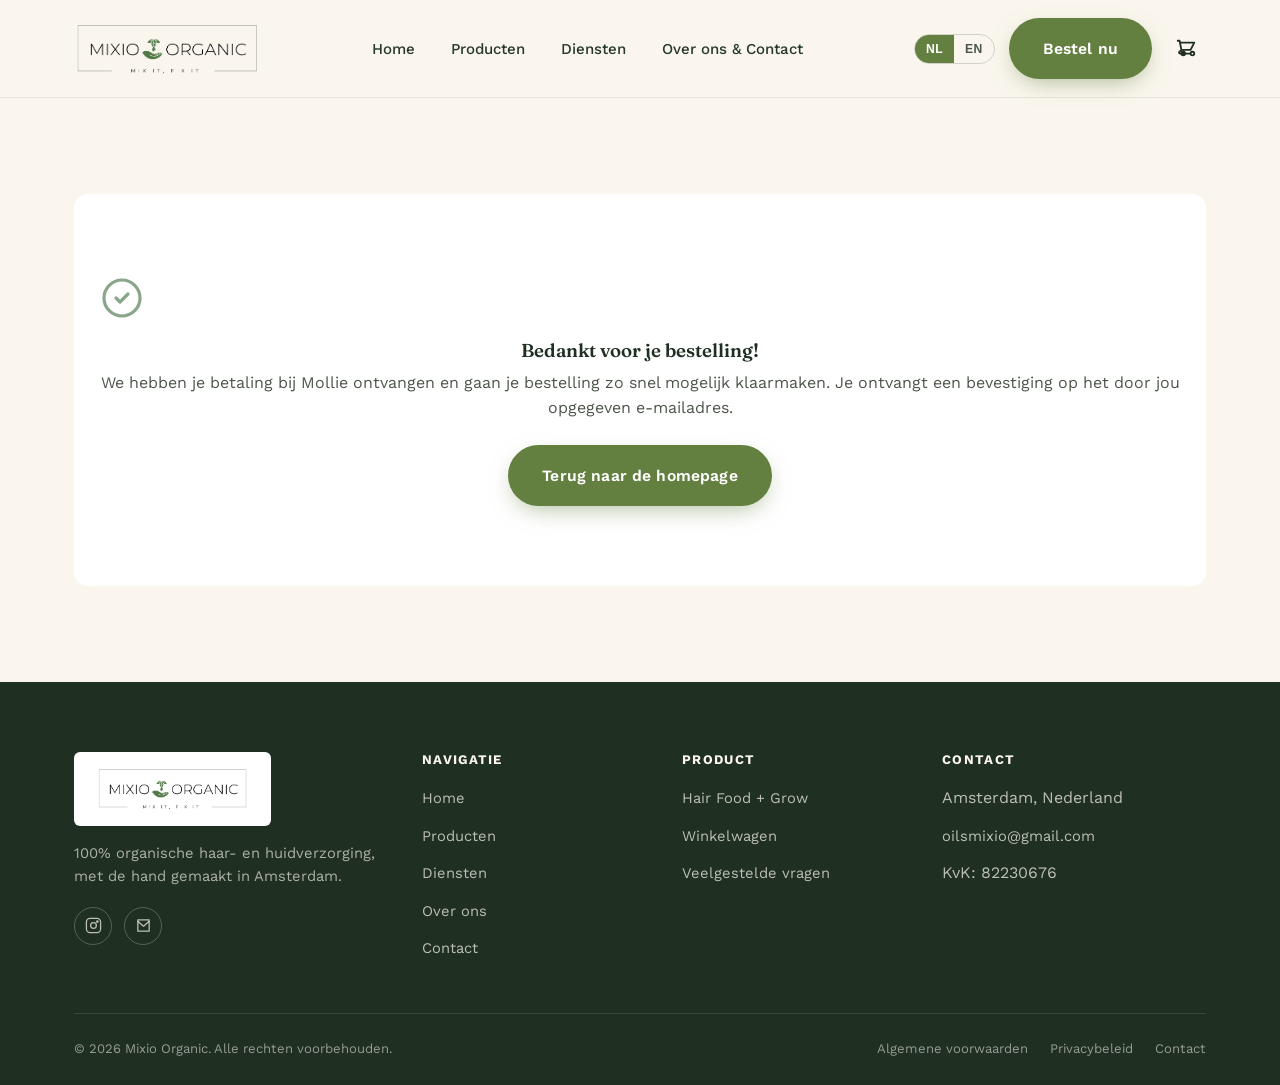
==== commit 28a3a461: "Remove arrow icon from nav order button Frees up horizontal space in the header now that it also hol" ====
--- a/bedankt.html
+++ b/bedankt.html
@@ -27,7 +27,7 @@
         <button type="button" data-lang="en">EN</button>
       </div>
       <a href="producten.html#bestellen" class="btn btn-primary">
-        <span class="btn-text-long" data-en="Order now">Bestel nu</span><span>→</span>
+        <span class="btn-text-long" data-en="Order now">Bestel nu</span>
       </a>
       <a href="cart.html" class="cart-link" aria-label="Winkelwagen">
         <svg viewBox="0 0 24 24" fill="none" stroke="currentColor" stroke-width="2"><path stroke-linecap="round" stroke-linejoin="round" d="M3 3h2l.4 2M7 13h10l4-8H5.4M7 13L5.4 5M7 13l-2.293 2.293c-.63.63-.184 1.707.707 1.707H17m-10 0a2 2 0 104 0 2 2 0 00-4 0zm10 0a2 2 0 104 0 2 2 0 00-4 0z"/></svg>
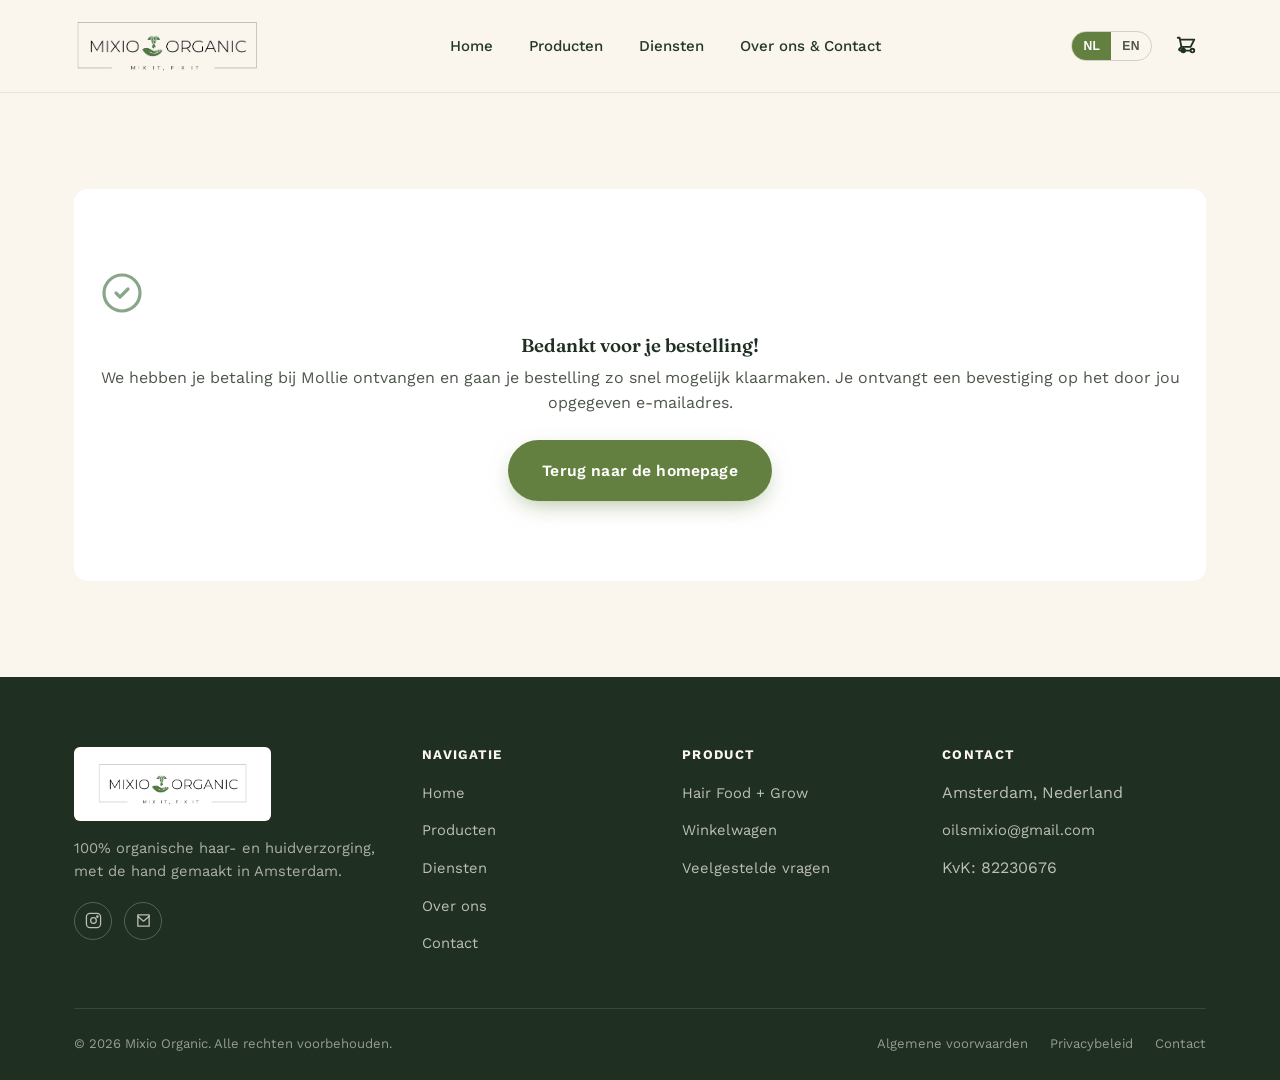
==== commit 964e70fc: "Remove "Bestel nu" button from nav bar Frees up more header space now that it holds the logo, nav li" ====
--- a/bedankt.html
+++ b/bedankt.html
@@ -26,9 +26,6 @@
         <button type="button" data-lang="nl">NL</button>
         <button type="button" data-lang="en">EN</button>
       </div>
-      <a href="producten.html#bestellen" class="btn btn-primary">
-        <span class="btn-text-long" data-en="Order now">Bestel nu</span>
-      </a>
       <a href="cart.html" class="cart-link" aria-label="Winkelwagen">
         <svg viewBox="0 0 24 24" fill="none" stroke="currentColor" stroke-width="2"><path stroke-linecap="round" stroke-linejoin="round" d="M3 3h2l.4 2M7 13h10l4-8H5.4M7 13L5.4 5M7 13l-2.293 2.293c-.63.63-.184 1.707.707 1.707H17m-10 0a2 2 0 104 0 2 2 0 00-4 0zm10 0a2 2 0 104 0 2 2 0 00-4 0z"/></svg>
         <span class="cart-badge" id="cartBadge" hidden>0</span>
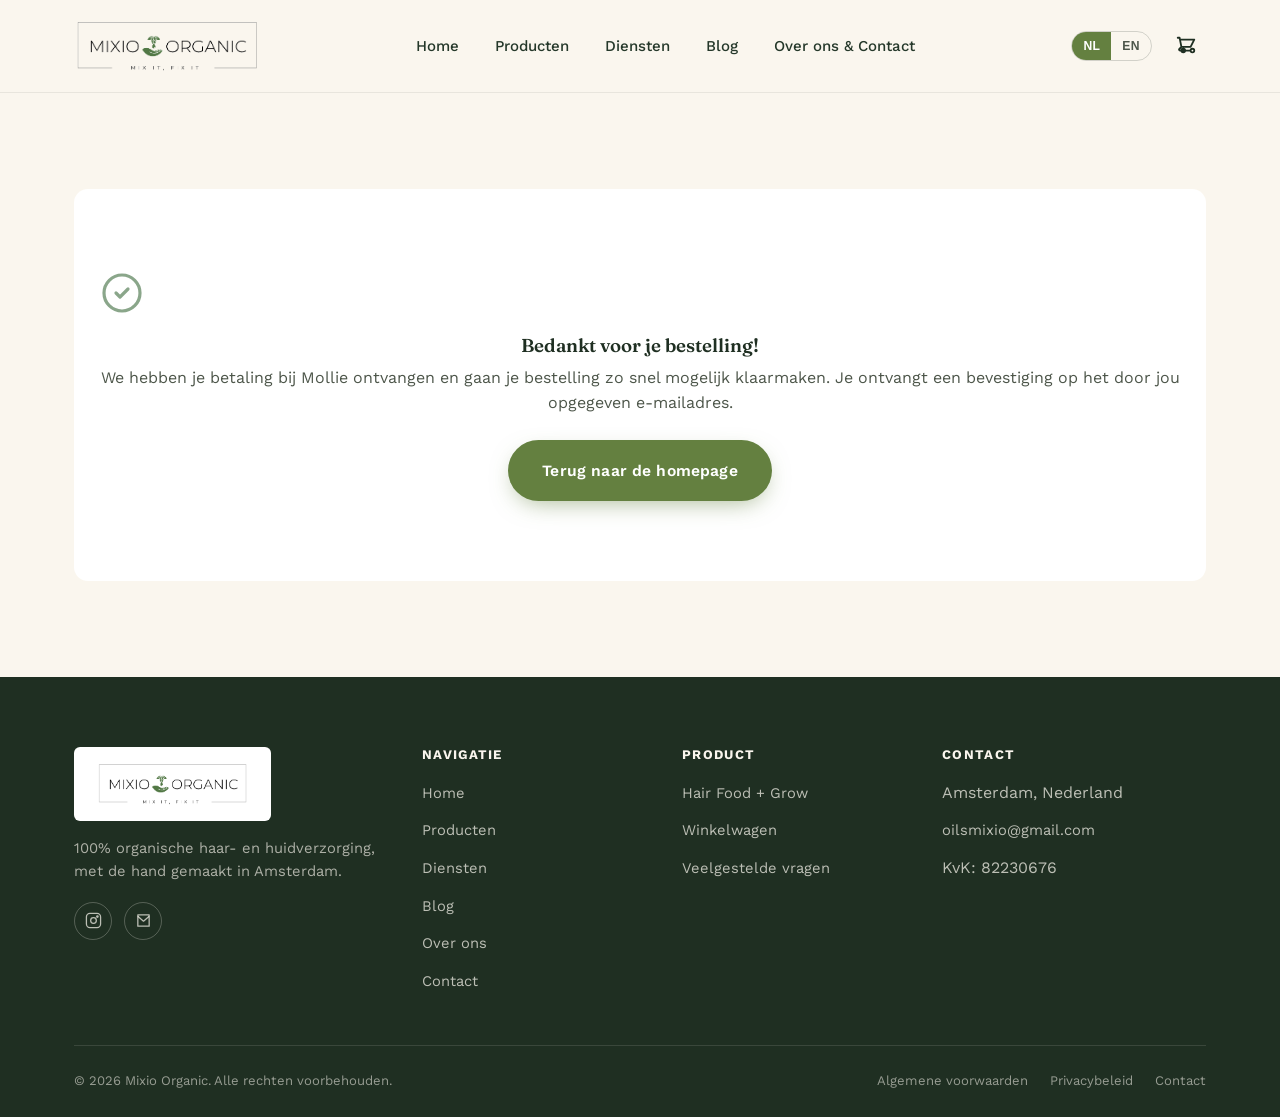
==== commit c54a048f: "Add a blog section - Markdown-based: posts live as .md files with simple front-matter   in blog/post" ====
--- a/bedankt.html
+++ b/bedankt.html
@@ -19,6 +19,7 @@
       <li><a href="index.html" data-en="Home">Home</a></li>
       <li><a href="producten.html" data-en="Products">Producten</a></li>
       <li><a href="diensten.html" data-en="Services">Diensten</a></li>
+      <li><a href="blog" data-en="Blog">Blog</a></li>
       <li><a href="contact.html" data-en="About &amp; Contact">Over ons &amp; Contact</a></li>
     </ul>
     <div class="nav-cta">
@@ -72,6 +73,7 @@
           <li><a href="index.html" data-en="Home">Home</a></li>
           <li><a href="producten.html" data-en="Products">Producten</a></li>
           <li><a href="diensten.html" data-en="Services">Diensten</a></li>
+          <li><a href="blog" data-en="Blog">Blog</a></li>
           <li><a href="contact.html" data-en="About us">Over ons</a></li>
           <li><a href="contact.html">Contact</a></li>
         </ul>
--- a/css/style.css
+++ b/css/style.css
@@ -537,6 +537,29 @@
 }
 .split.reverse .split-visual{order:2;}
 .split .img-placeholder{aspect-ratio:1/1;}
+.solution-price-callout{
+  display:flex;
+  align-items:center;
+  flex-wrap:wrap;
+  gap:14px;
+  margin-top:22px;
+  padding:16px 20px;
+  background:rgba(123,35,52,0.06);
+  border:1.5px solid rgba(123,35,52,0.25);
+  border-radius:var(--radius-md);
+}
+.solution-sale-badge{
+  background:#7b2334;
+  color:var(--white);
+  font-size:.72rem;
+  font-weight:700;
+  letter-spacing:.04em;
+  text-transform:uppercase;
+  padding:6px 13px;
+  border-radius:999px;
+}
+.solution-save-note{font-size:.9rem;font-weight:600;color:#7b2334;}
+
 .ingredient-list{margin-top:22px;display:flex;flex-direction:column;gap:14px;}
 .ingredient-list li{
   display:flex;
@@ -727,6 +750,13 @@
   font-size:2.1rem;
   color:var(--cream-100);
   font-weight:600;
+}
+.price-tag .price-old{
+  font-family:var(--font-body);
+  font-size:1.2rem;
+  font-weight:500;
+  color:#ff8a8a;
+  text-decoration:line-through;
 }
 .price-tag small{
   font-family:var(--font-body);
@@ -960,7 +990,7 @@
 .rating-row span{font-size:.86rem;color:var(--ink-soft);}
 .price-row{display:flex;align-items:baseline;gap:12px;margin-bottom:26px;}
 .price-row .price-current{font-family:var(--font-display);font-size:2.1rem;color:var(--forest-900);font-weight:600;}
-.price-row .price-old{font-size:1.05rem;color:var(--ink-soft);text-decoration:line-through;opacity:.6;}
+.price-row .price-old{font-size:1.05rem;color:#7b2334;text-decoration:line-through;opacity:.85;}
 
 /* --- Cart page --- */
 .cart-page-grid{
@@ -969,6 +999,7 @@
   gap:48px;
   align-items:flex-start;
 }
+.cart-page-grid[hidden]{display:none;}
 .cart-items{display:flex;flex-direction:column;gap:18px;}
 .cart-item{
   display:grid;
@@ -1018,6 +1049,7 @@
 }
 .cart-summary-card h3{margin-bottom:20px;}
 .summary-row{display:flex;justify-content:space-between;font-size:.94rem;color:var(--ink-soft);margin-bottom:12px;}
+.summary-row[hidden]{display:none;}
 .summary-row.total{
   font-size:1.15rem;font-weight:600;color:var(--forest-900);
   padding-top:14px;margin-top:6px;border-top:1px solid rgba(31,47,34,0.1);
@@ -1032,6 +1064,7 @@
   gap:48px;
   align-items:flex-start;
 }
+.checkout-grid[hidden]{display:none;}
 .checkout-summary-list{display:flex;flex-direction:column;gap:12px;margin-bottom:16px;}
 .checkout-summary-item{display:flex;justify-content:space-between;font-size:.9rem;color:var(--ink-soft);}
 .checkout-summary-item strong{color:var(--forest-900);font-weight:500;}
@@ -1070,6 +1103,49 @@
 .size-options input:checked + .size-pill span{color:rgba(255,255,255,0.85);}
 .size-options input:focus-visible + .size-pill{outline:2px solid var(--terracotta-500);outline-offset:2px;}
 
+.price-row .price-unit{font-size:.9rem;color:var(--ink-soft);}
+
+.bundle-grid{display:flex;flex-direction:column;gap:12px;}
+.bundle-option{
+  position:relative;
+  display:flex;
+  align-items:center;
+  gap:16px;
+  padding:16px 18px;
+  border-radius:var(--radius-md);
+  border:1.5px solid rgba(31,47,34,0.16);
+  cursor:pointer;
+  transition:all .2s ease;
+}
+.bundle-option input[type="radio"]{position:absolute;opacity:0;pointer-events:none;}
+.bundle-option.is-selected{
+  border-color:var(--terracotta-500);
+  background:rgba(100,128,64,0.06);
+  box-shadow:0 0 0 1.5px var(--terracotta-500);
+}
+.bundle-option:focus-within{outline:2px solid var(--terracotta-500);outline-offset:2px;}
+.bundle-main{display:flex;flex-direction:column;gap:3px;flex:1;}
+.bundle-title{font-weight:700;color:var(--forest-900);font-size:.98rem;}
+.bundle-sub{font-size:.82rem;color:var(--ink-soft);}
+.bundle-option.is-selected .bundle-sub{color:var(--terracotta-600);font-weight:600;}
+.bundle-price{display:flex;flex-direction:column;align-items:flex-end;gap:2px;}
+.bundle-price-current{font-weight:700;color:var(--forest-900);font-size:1.05rem;}
+.bundle-price-was{font-size:.78rem;color:var(--ink-soft);text-decoration:line-through;opacity:.65;}
+.bundle-badge{
+  position:absolute;
+  top:-11px;
+  left:18px;
+  background:var(--terracotta-500);
+  color:var(--white);
+  font-size:.66rem;
+  font-weight:700;
+  letter-spacing:.03em;
+  text-transform:uppercase;
+  padding:3px 10px;
+  border-radius:999px;
+}
+.bundle-badge-alt{background:var(--forest-800);}
+
 .qty-row{display:flex;align-items:center;gap:18px;flex-wrap:wrap;}
 .qty-stepper{
   display:flex;
@@ -1078,6 +1154,7 @@
   border-radius:999px;
   overflow:hidden;
 }
+.qty-stepper[hidden]{display:none;}
 .qty-stepper button{
   width:42px;height:42px;
   border:none;background:transparent;
@@ -1234,11 +1311,56 @@
 .value-card h3{font-size:1.02rem;}
 .value-card p{font-size:.9rem;margin:0;}
 
-.treatment-card{padding:0;overflow:hidden;text-align:left;}
+.treatment-card{padding:0;overflow:hidden;text-align:left;position:relative;}
 .treatment-card img{width:100%;aspect-ratio:4/5;object-fit:cover;display:block;}
 .treatment-card .treatment-body{padding:26px;}
 .treatment-card svg{margin:0 0 14px;}
-.treatment-card h3{margin-bottom:8px;}
+.treatment-card h3{margin-bottom:8px;display:flex;align-items:center;gap:10px;flex-wrap:wrap;}
+
+.soon-badge{
+  position:absolute;
+  top:16px;
+  right:16px;
+  background:var(--terracotta-500);
+  color:var(--white);
+  font-size:.72rem;
+  font-weight:700;
+  letter-spacing:.04em;
+  text-transform:uppercase;
+  padding:6px 13px;
+  border-radius:999px;
+  box-shadow:0 4px 10px rgba(0,0,0,0.18);
+}
+.soon-pill{
+  display:inline-block;
+  font-size:.66rem;
+  font-weight:700;
+  letter-spacing:.03em;
+  text-transform:uppercase;
+  color:var(--terracotta-600);
+  background:rgba(100,128,64,0.12);
+  border:1px solid rgba(100,128,64,0.3);
+  padding:3px 9px;
+  border-radius:999px;
+}
+.sold-out-badge{
+  display:inline-block;
+  vertical-align:middle;
+  background:#7b2334;
+  color:var(--white);
+  font-size:.62rem;
+  font-weight:700;
+  letter-spacing:.04em;
+  text-transform:uppercase;
+  padding:5px 12px;
+  border-radius:999px;
+  margin-left:4px;
+}
+.btn.is-disabled{
+  opacity:.55;
+  pointer-events:none;
+  cursor:default;
+}
 
 .contact-grid{
   display:grid;
@@ -1326,10 +1448,42 @@
 .legal-content{max-width:760px;margin:0 auto;}
 .legal-content h2{font-size:1.3rem;margin-top:44px;margin-bottom:14px;color:var(--forest-900);}
 .legal-content h2:first-child{margin-top:0;}
+.legal-content h3{font-size:1.08rem;margin-top:30px;margin-bottom:10px;color:var(--forest-900);}
 .legal-content p{margin-bottom:14px;color:var(--ink-soft);line-height:1.7;}
-.legal-content ul{margin:0 0 14px 20px;color:var(--ink-soft);line-height:1.7;}
+.legal-content ul,.legal-content ol{margin:0 0 14px 20px;color:var(--ink-soft);line-height:1.7;}
 .legal-content li{margin-bottom:6px;}
 .legal-content a{color:var(--terracotta-600);}
+.legal-content strong{color:var(--forest-900);}
+.legal-content img{width:100%;border-radius:var(--radius-md);margin:20px 0;}
+.legal-content blockquote{
+  margin:20px 0;
+  padding:4px 20px;
+  border-left:3px solid var(--terracotta-500);
+  color:var(--forest-800);
+  font-style:italic;
+}
+
+/* --- Blog --- */
+.blog-meta{font-size:.86rem;color:var(--ink-soft);margin-bottom:8px;}
+.blog-hero-img{width:100%;aspect-ratio:16/7;object-fit:cover;border-radius:var(--radius-lg);margin-bottom:36px;}
+.blog-grid{display:grid;grid-template-columns:repeat(3,1fr);gap:28px;}
+.blog-card{
+  display:flex;
+  flex-direction:column;
+  background:var(--white);
+  border-radius:var(--radius-md);
+  overflow:hidden;
+  box-shadow:var(--shadow-card);
+  transition:transform .2s ease;
+}
+.blog-card:hover{transform:translateY(-4px);}
+.blog-card img{width:100%;aspect-ratio:4/3;object-fit:cover;display:block;}
+.blog-card-body{padding:22px;display:flex;flex-direction:column;flex:1;}
+.blog-card-date{font-size:.78rem;color:var(--ink-soft);text-transform:uppercase;letter-spacing:.04em;margin-bottom:8px;}
+.blog-card h3{font-size:1.08rem;margin-bottom:8px;}
+.blog-card p{font-size:.92rem;color:var(--ink-soft);line-height:1.6;margin-bottom:16px;flex:1;}
+.blog-card .btn{align-self:flex-start;}
+@media (max-width:860px){.blog-grid{grid-template-columns:1fr;}}
 
 .map-placeholder{
   margin-top:32px;
